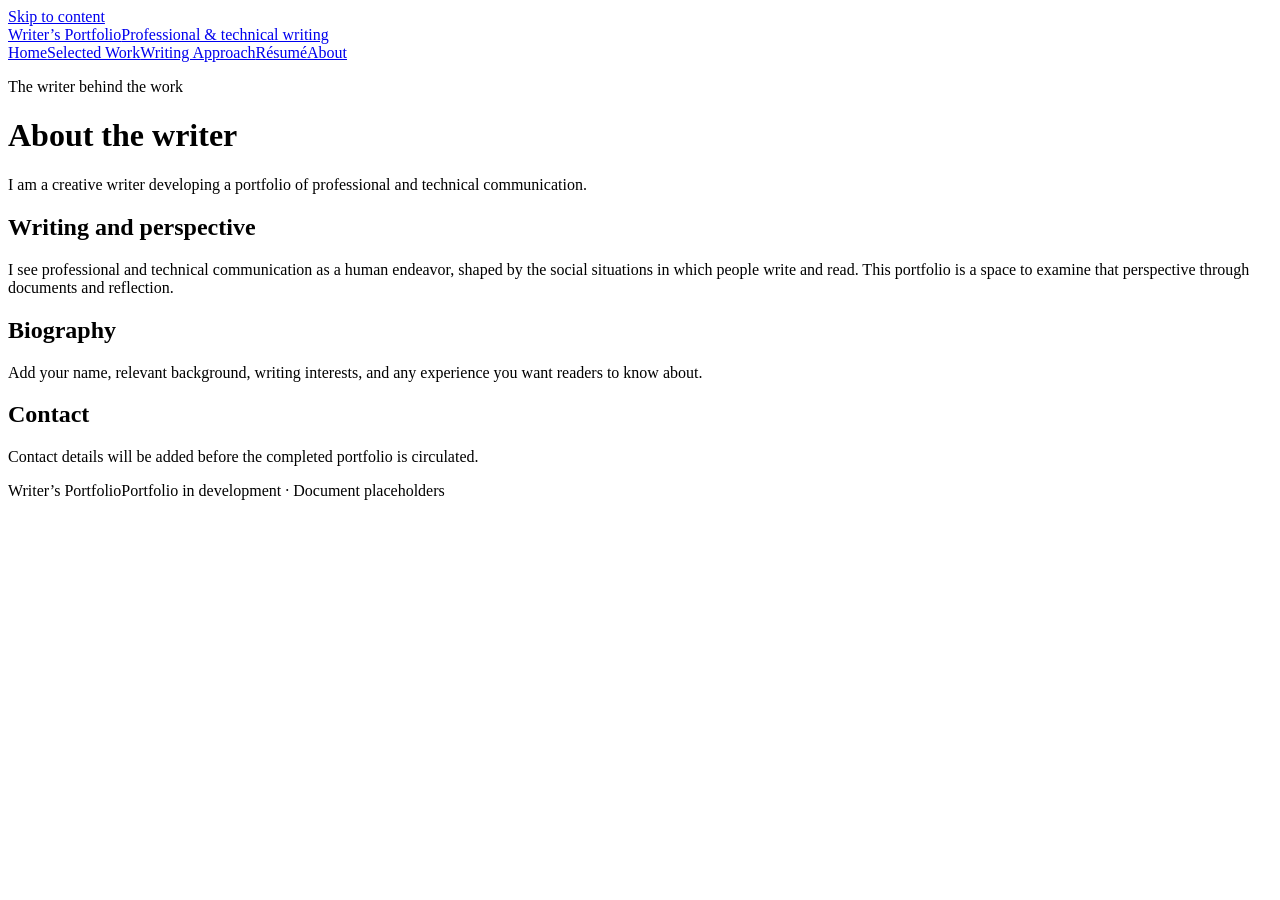
==== about.html @ 63110275 "Add portfolio pages and content framework" ====
<!doctype html>
<html lang="en"><head><meta charset="utf-8"><meta name="viewport" content="width=device-width, initial-scale=1"><meta name="description" content="A developing portfolio of professional and technical writing, with selected work and a human-centered writing approach."><title>About · Writer’s Portfolio</title><link rel="stylesheet" href="assets/style.css"></head>
<body><a class="skip" href="#main">Skip to content</a><header><a class="brand" href="index.html">Writer’s Portfolio<span>Professional &amp; technical writing</span></a><nav aria-label="Main navigation"><a href="index.html">Home</a><a href="selected-work.html">Selected Work</a><a href="writing-approach.html">Writing Approach</a><a href="resume.html">Résumé</a><a href="about.html" aria-current="page">About</a></nav></header><main id="main"><div class="intro"><p class="eyebrow">The writer behind the work</p><h1>About the writer</h1><p class="lede">I am a creative writer developing a portfolio of professional and technical communication.</p></div><section class="prose"><h2>Writing and perspective</h2><p>I see professional and technical communication as a human endeavor, shaped by the social situations in which people write and read. This portfolio is a space to examine that perspective through documents and reflection.</p></section><section class="prose"><h2>Biography</h2><p class="placeholder">Add your name, relevant background, writing interests, and any experience you want readers to know about.</p></section><section class="prose"><h2>Contact</h2><p class="placeholder">Contact details will be added before the completed portfolio is circulated.</p></section></main><footer><span>Writer’s Portfolio</span><span>Portfolio in development · Document placeholders</span></footer></body></html>
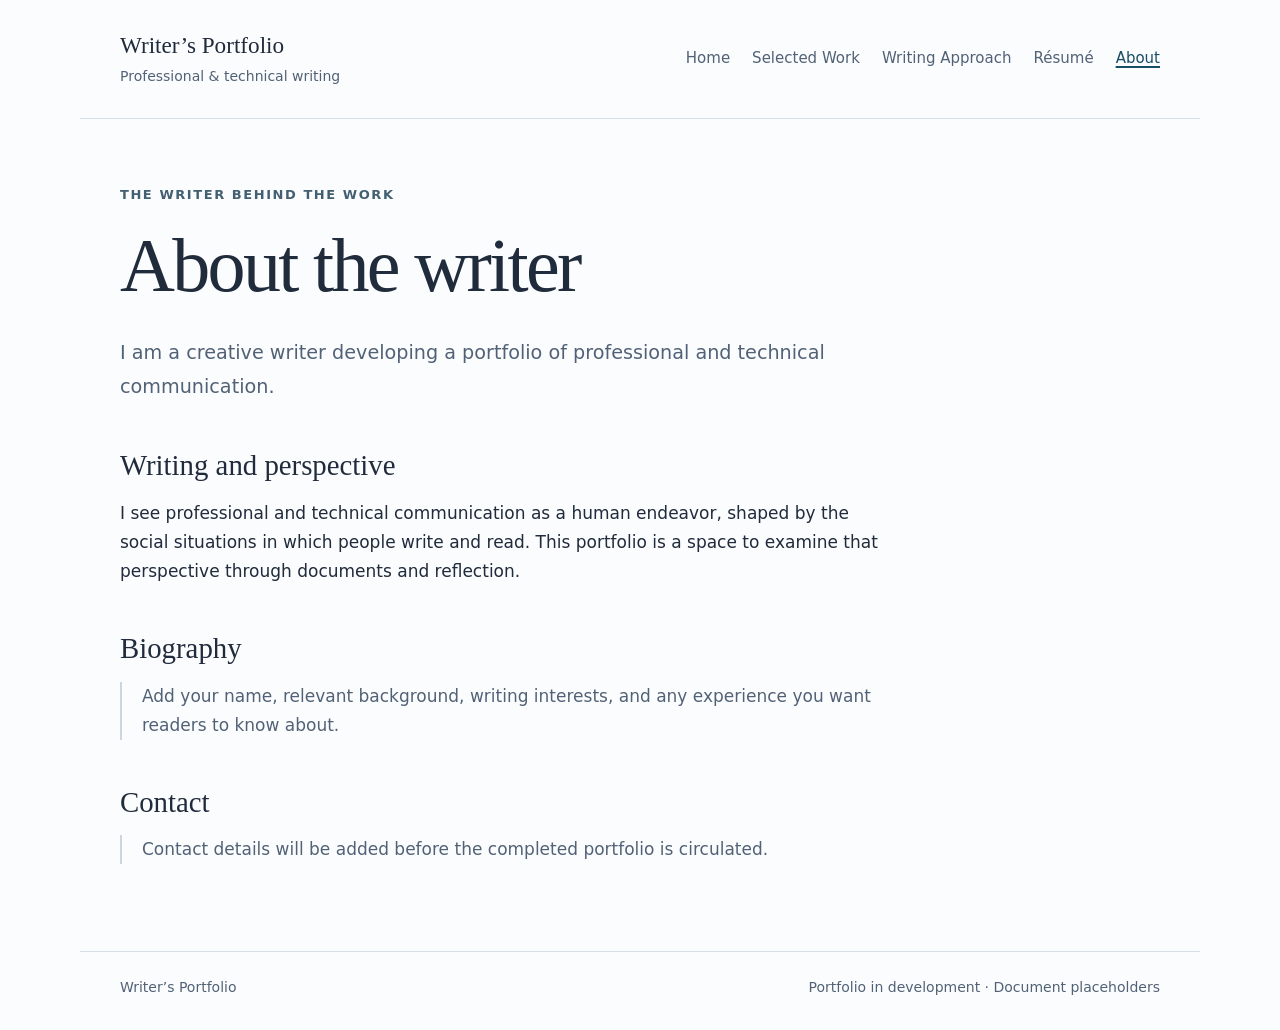
==== commit eb5d8210: "Adding formating to HTML" ====
--- a/about.html
+++ b/about.html
@@ -1,3 +1,37 @@
 <!doctype html>
-<html lang="en"><head><meta charset="utf-8"><meta name="viewport" content="width=device-width, initial-scale=1"><meta name="description" content="A developing portfolio of professional and technical writing, with selected work and a human-centered writing approach."><title>About · Writer’s Portfolio</title><link rel="stylesheet" href="assets/style.css"></head>
-<body><a class="skip" href="#main">Skip to content</a><header><a class="brand" href="index.html">Writer’s Portfolio<span>Professional &amp; technical writing</span></a><nav aria-label="Main navigation"><a href="index.html">Home</a><a href="selected-work.html">Selected Work</a><a href="writing-approach.html">Writing Approach</a><a href="resume.html">Résumé</a><a href="about.html" aria-current="page">About</a></nav></header><main id="main"><div class="intro"><p class="eyebrow">The writer behind the work</p><h1>About the writer</h1><p class="lede">I am a creative writer developing a portfolio of professional and technical communication.</p></div><section class="prose"><h2>Writing and perspective</h2><p>I see professional and technical communication as a human endeavor, shaped by the social situations in which people write and read. This portfolio is a space to examine that perspective through documents and reflection.</p></section><section class="prose"><h2>Biography</h2><p class="placeholder">Add your name, relevant background, writing interests, and any experience you want readers to know about.</p></section><section class="prose"><h2>Contact</h2><p class="placeholder">Contact details will be added before the completed portfolio is circulated.</p></section></main><footer><span>Writer’s Portfolio</span><span>Portfolio in development · Document placeholders</span></footer></body></html>+<html lang="en">
+  <head>
+    <meta charset="utf-8">
+    <meta name="viewport" content="width=device-width, initial-scale=1">
+    <meta name="description" content="A developing portfolio of professional and technical writing, with selected work and a human-centered writing approach.">
+    <title>About · Writer’s Portfolio</title>
+    <link rel="stylesheet" href="assets/style.css">
+  </head>
+  <body>
+    <a class="skip" href="#main">Skip to content</a>
+    <header>
+      <a class="brand" href="index.html">Writer’s Portfolio<span>Professional &amp; technical writing</span></a>
+      <nav aria-label="Main navigation"><a href="index.html">Home</a><a href="selected-work.html">Selected Work</a><a href="writing-approach.html">Writing Approach</a><a href="resume.html">Résumé</a><a href="about.html" aria-current="page">About</a></nav>
+    </header>
+    <main id="main">
+      <div class="intro">
+        <p class="eyebrow">The writer behind the work</p>
+        <h1>About the writer</h1>
+        <p class="lede">I am a creative writer developing a portfolio of professional and technical communication.</p>
+      </div>
+      <section class="prose">
+        <h2>Writing and perspective</h2>
+        <p>I see professional and technical communication as a human endeavor, shaped by the social situations in which people write and read. This portfolio is a space to examine that perspective through documents and reflection.</p>
+      </section>
+      <section class="prose">
+        <h2>Biography</h2>
+        <p class="placeholder">Add your name, relevant background, writing interests, and any experience you want readers to know about.</p>
+      </section>
+      <section class="prose">
+        <h2>Contact</h2>
+        <p class="placeholder">Contact details will be added before the completed portfolio is circulated.</p>
+      </section>
+    </main>
+    <footer><span>Writer’s Portfolio</span><span>Portfolio in development · Document placeholders</span></footer>
+  </body>
+</html>
--- a/assets/style.css
+++ b/assets/style.css
@@ -0,0 +1,4 @@
+*{box-sizing:border-box}html{font-size:100%}body{margin:0;background:#fbfcfe;color:#202b3b;font:1.0625rem/1.7 system-ui,-apple-system,BlinkMacSystemFont,"Segoe UI",sans-serif}a{color:#164e65;text-underline-offset:.22em}a:hover{color:#092b3b}a:focus-visible{outline:3px solid #b45d20;outline-offset:5px}header,main,footer{max-width:1120px;margin:auto;padding-left:40px;padding-right:40px}header{display:flex;align-items:center;justify-content:space-between;gap:28px;padding-top:30px;padding-bottom:30px;border-bottom:1px solid #d7dee6}.brand{text-decoration:none;color:#202b3b;font-family:Georgia,serif;font-size:1.45rem;line-height:1.3}.brand span{display:block;font: .875rem/1.6 system-ui,sans-serif;color:#526276;margin-top:5px}nav{display:flex;gap:22px;flex-wrap:wrap}nav a{font-size:.9375rem;text-decoration:none;color:#526276}nav a[aria-current]{color:#164e65;text-decoration:underline;text-decoration-thickness:2px}main{padding-top:65px;padding-bottom:70px;min-height:70vh}.intro{max-width:830px}.eyebrow{text-transform:uppercase;letter-spacing:.12em;font-size:.8125rem;font-weight:650;color:#435f72;margin:0 0 16px}h1,h2{font-family:Georgia,"Times New Roman",serif;font-weight:400;line-height:1.14}h1{font-size:clamp(2.6rem,6vw,4.75rem);letter-spacing:-.035em;margin:0 0 28px}h2{font-size:1.8rem;margin:0 0 16px}.lede{font-size:1.2rem;line-height:1.75;max-width:730px;color:#526276}.actions{display:flex;align-items:center;gap:28px;flex-wrap:wrap;margin:30px 0 76px}.button{display:inline-block;background:#164e65;color:white;padding:12px 22px;text-decoration:none;border-radius:3px}.button:hover{background:#103c4e;color:white}.text-link{font-size:1rem}section{margin-top:46px}.section-heading{margin-bottom:26px}.section-heading p{margin:0;color:#526276}.work-list{border-top:1px solid #cbd6df;margin-top:34px}.work-item{display:flex;gap:35px;justify-content:space-between;align-items:center;padding:30px 0;border-bottom:1px solid #cbd6df;text-decoration:none;color:inherit}.work-item:hover h2{text-decoration:underline;text-underline-offset:.15em}.work-item h2{margin:0 0 10px}.work-item p{max-width:650px;margin:0;color:#526276}.work-item .eyebrow{font-size:.8125rem;margin-bottom:10px;color:#435f72}.tag{font-size:.875rem;white-space:nowrap;border:1px solid #cbd6df;padding:4px 10px;border-radius:3px;color:#526276}.note,.notice{background:#edf3f7;padding:26px 30px;border-left:3px solid #164e65}.note{margin-top:50px}.note h2{font-size:1.5rem}.note p{margin-bottom:0}.notice{margin-top:32px;max-width:820px}.prose{max-width:760px}.placeholder{color:#526276;border-left:2px solid #cbd6df;padding-left:20px}.caption{font-size:.875rem;color:#526276}.facts{display:grid;grid-template-columns:2fr 1.3fr 1fr;gap:28px;max-width:900px;border-bottom:1px solid #d7dee6;padding:25px 0}.facts dt{font-weight:650}.facts dd{margin:8px 0;color:#526276}footer{display:flex;justify-content:space-between;gap:20px;border-top:1px solid #d7dee6;padding-top:24px;padding-bottom:30px;font-size:.875rem;color:#526276}.skip{position:absolute;left:20px;top:-100px;background:white;padding:10px;z-index:2}.skip:focus{top:10px}@media(max-width:800px){header{align-items:flex-start;flex-direction:column}header,main,footer{padding-left:24px;padding-right:24px}main{padding-top:42px}nav{gap:12px 20px}.work-item{align-items:flex-start;flex-direction:column;gap:16px}.facts{grid-template-columns:1fr}footer{flex-direction:column;gap:5px}.actions{margin-bottom:50px}h1 br{display:none}}@media print{nav,.actions,.skip{display:none}body{background:white;color:black}header,main,footer{padding:16px}h1{font-size:32pt}.work-item,section{break-inside:avoid}}
+
+/* Long-form writing sample */
+.paper{max-width:820px;margin:0 auto}.paper h1{font-size:clamp(2.25rem,4.8vw,3.6rem);line-height:1.15}.byline{color:#526276}.paper-contents{display:block;background:#edf3f7;padding:24px 28px;margin:36px 0 44px;border-left:3px solid #164e65}.paper-contents h2{font-size:1.35rem}.paper-contents ul{display:flex;gap:10px 24px;flex-wrap:wrap;list-style:none;padding:0;margin:0}.paper-contents a{font-size:1rem;text-decoration:underline;color:#164e65}.paper-body{max-width:72ch;font-family:Georgia,"Times New Roman",serif;font-size:1.1875rem;line-height:1.85}.paper-body p{margin:0 0 1.4em}.paper-body section{scroll-margin-top:24px}.paper-body h2{font-size:2rem;margin-bottom:24px}.references p{padding-left:1.5em;text-indent:-1.5em;font-size:1.0625rem;overflow-wrap:anywhere}.back-link{max-width:820px;margin:48px auto 0}@media(max-width:600px){.paper-contents{padding:20px}.paper-contents ul{display:block}.paper-contents li+li{margin-top:8px}.paper-body{font-size:1.125rem}}@media print{.paper-contents,.back-link{display:none}.paper-body{font-size:11pt}.paper-body section{break-inside:auto}.paper-body h2{break-after:avoid}.paper-body p{orphans:3;widows:3}}
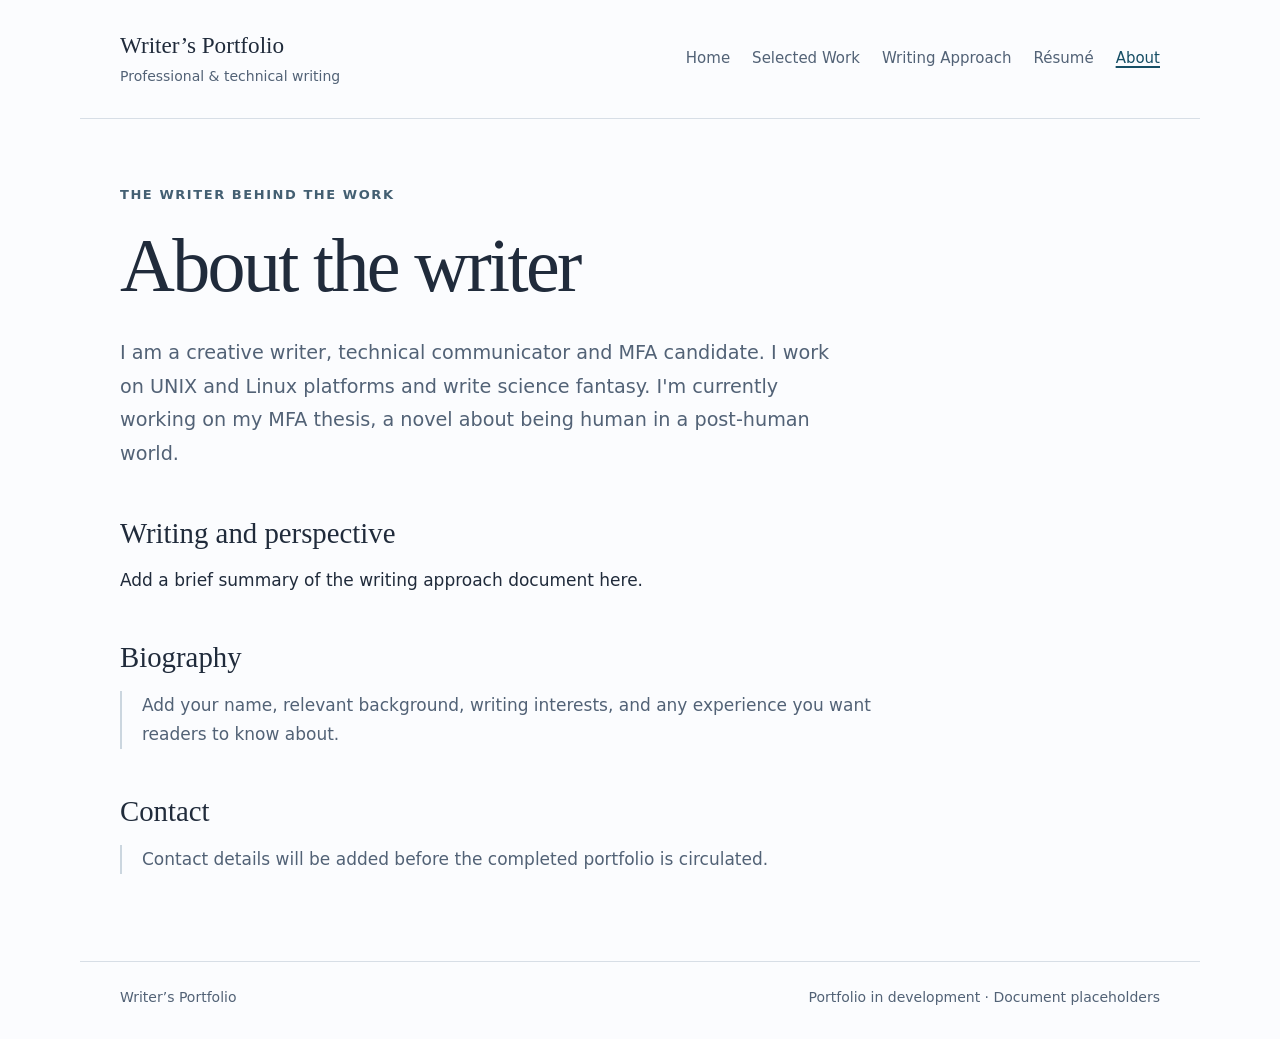
==== commit 7ff0e618: "Fixing stuff" ====
--- a/about.html
+++ b/about.html
@@ -17,11 +17,11 @@
       <div class="intro">
         <p class="eyebrow">The writer behind the work</p>
         <h1>About the writer</h1>
-        <p class="lede">I am a creative writer developing a portfolio of professional and technical communication.</p>
+        <p class="lede">I am a creative writer, technical communicator and MFA candidate. I work on UNIX and Linux platforms and write science fantasy. I'm currently working on my MFA thesis, a novel about being human in a post-human world.</p>
       </div>
       <section class="prose">
         <h2>Writing and perspective</h2>
-        <p>I see professional and technical communication as a human endeavor, shaped by the social situations in which people write and read. This portfolio is a space to examine that perspective through documents and reflection.</p>
+        <p>Add a brief summary of the writing approach document here.</p>
       </section>
       <section class="prose">
         <h2>Biography</h2>
